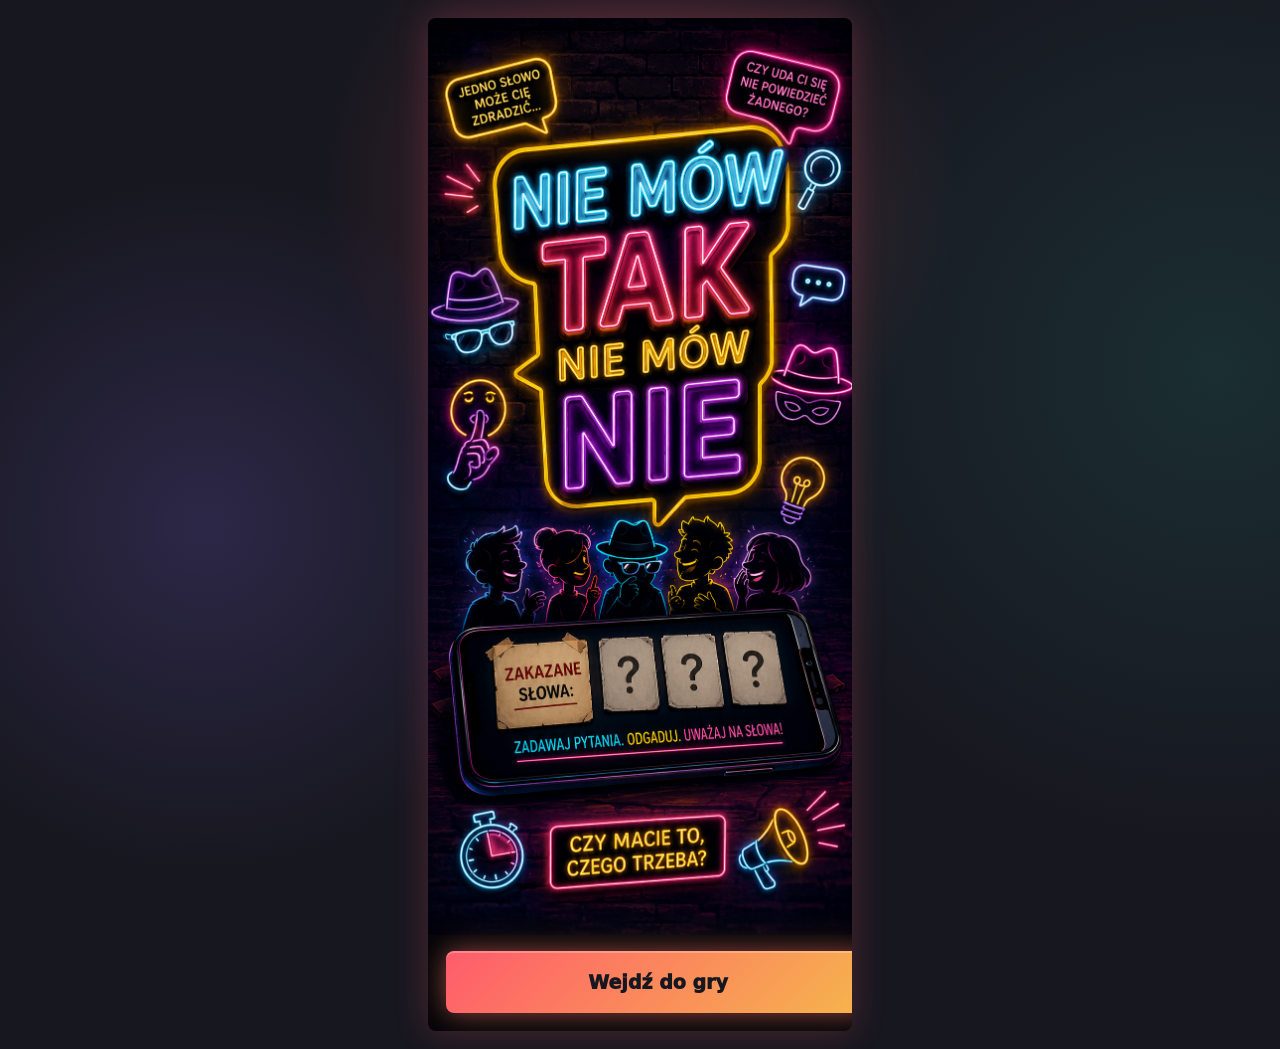
==== index.html @ 1e921252 "Add files via upload" ====
<!doctype html>
<html lang="pl">
  <head>
    <meta charset="UTF-8" />
    <meta name="viewport" content="width=device-width, initial-scale=1, viewport-fit=cover" />
    <meta name="theme-color" content="#17171f" />
    <meta name="description" content="Imprezowa gra PWA: Nie mów TAK, Nie mów NIE." />
    <link rel="manifest" href="./manifest.webmanifest?v=33" />
    <link rel="icon" href="./icon-192.png" type="image/png" />
    <link rel="apple-touch-icon" href="./icon-192.png" />
    <link rel="stylesheet" href="./styles.css?v=33" />
    <title>Nie mów TAK, Nie mów NIE</title>
  </head>
  <body>
    <main class="app-shell">
      <section class="title-screen" id="titleScreen" aria-label="Strona tytułowa">
        <img src="./title-screen.png" alt="Nie mów TAK, Nie mów NIE" />
        <button class="title-start primary-action" id="enterSetup" type="button">Wejdź do gry</button>
      </section>

      <section class="setup-screen is-hidden" id="setupScreen" aria-labelledby="setupTitle">
        <div class="brand-row">
          <h1 id="setupTitle" class="game-title">
            <span class="title-line">Nie mów <strong>TAK</strong>,</span>
            <span class="title-line">Nie mów <em>NIE</em></span>
          </h1>
        </div>

        <form class="player-form" id="playerForm">
          <label for="playerName">Dodaj gracza</label>
          <div class="input-row">
            <input id="playerName" name="playerName" type="text" autocomplete="off" maxlength="16" placeholder="Imię gracza" />
            <button type="submit">Dodaj</button>
          </div>
        </form>

        <div class="player-list" id="setupPlayers" aria-live="polite"></div>

        <div class="settings-grid" aria-label="Ustawienia gry">
          <label class="toggle-row">
            <span>Tryb Pojedynek 1 na 1</span>
            <input id="duelMode" type="checkbox" />
          </label>
          <label class="toggle-row">
            <span>Usuń gracza z koła po losowaniu</span>
            <input id="removeAfterSpin" type="checkbox" />
          </label>
          <label class="toggle-row">
            <span>Wolny los dla ostatniego gracza</span>
            <input id="freePassLast" type="checkbox" checked />
          </label>
          <label class="select-row">
            <span>Czas odpowiedzi</span>
            <select id="roundTime">
              <option value="5">5 s</option>
              <option value="10">10 s</option>
              <option value="15">15 s</option>
              <option value="20">20 s</option>
              <option value="30" selected>30 s</option>
            </select>
          </label>
        </div>

        <button class="primary-action" id="startGame" type="button">Start gry</button>

        <div class="setup-buttons" aria-label="Skróty i instalacja">
          <button type="button" data-panel="rules">Instrukcja</button>
          <button type="button" data-panel="iphone">iPhone</button>
          <button id="installAndroid" type="button">Android</button>
          <a class="spy-game-button" href="https://lukaszwmalinowski-crypto.github.io/graszpieg/" aria-label="Zagraj w Szpiega">
            <img src="./spy-button-transparent.png" alt="Zagraj w Szpiega" />
          </a>
        </div>

        <section class="setup-info is-hidden" id="setupInfo" aria-live="polite">
          <h2>Instrukcja</h2>
          <ol>
            <li>Dodaj graczy i ustaw czas odpowiedzi.</li>
            <li>Kręć kołem, żeby wylosować osobę.</li>
            <li>Gracz odpowiada bez słów TAK i NIE.</li>
            <li>Dał radę oraz wolny los przesuwają pionek o 1 pole.</li>
            <li>Tryb Pojedynek działa tylko dla 2 graczy: każdy ma po jednej turze w rundzie.</li>
            <li>Pierwsza osoba na polu 10 wygrywa.</li>
          </ol>
        </section>

        <footer class="setup-meta">
          <span>Wersja 0.2.2 · aktualizacja 2026-06-29</span>
        </footer>
      </section>

      <section class="game-screen is-hidden" id="gameScreen" aria-labelledby="gameTitle">
        <header class="game-header">
          <button class="icon-button" id="backToSetup" type="button" aria-label="Wroc do ustawien">
            <svg viewBox="0 0 24 24" aria-hidden="true">
              <path d="M15 18l-6-6 6-6" />
            </svg>
          </button>
          <div class="game-title-wrap">
            <h2 id="gameTitle" class="game-title">
              <span class="title-line">Nie mów <strong>TAK</strong>,</span>
              <span class="title-line">Nie mów <em>NIE</em></span>
            </h2>
            <p id="roundInfo">Runda 1</p>
          </div>
          <button class="icon-button" id="resetGame" type="button" aria-label="Resetuj gre">
            <svg viewBox="0 0 24 24" aria-hidden="true">
              <path d="M4 4v6h6" />
              <path d="M20 20v-6h-6" />
              <path d="M20 9a8 8 0 0 0-13.5-4.8L4 6.5" />
              <path d="M4 15a8 8 0 0 0 13.5 4.8L20 17.5" />
            </svg>
          </button>
        </header>

        <section class="wheel-panel" aria-label="Losowanie gracza">
          <div class="wheel-wrap">
            <canvas id="playerWheel" width="320" height="320" aria-label="Kolo losowania gracza"></canvas>
            <div class="wheel-pointer" aria-hidden="true"></div>
            <button class="spin-button" id="spinButton" type="button">Kręć</button>
            <div class="wheel-badge" id="wheelBadge">Gra: ?</div>
          </div>
        </section>

        <section class="turn-panel" aria-live="polite">
          <div class="turn-topline">
            <span id="activePlayer">Gra: losuj gracza</span>
            <span class="timer" id="timer">30</span>
          </div>
          <article class="question-card" id="questionCard">
            <p id="questionText">Kliknij Kręć, żeby wylosować osobę i pierwsze pytanie.</p>
          </article>
          <div class="current-score" id="currentScore" aria-label="Wynik bieżącego gracza">
            <div class="score-label">Wynik bieżącego gracza</div>
            <span class="score-ok"><i aria-hidden="true">✓</i><strong>0</strong></span>
            <span class="score-fail"><i aria-hidden="true">×</i><strong>0</strong></span>
            <div class="score-bar" aria-hidden="true"><span></span></div>
          </div>
          <div class="actions">
            <button id="successButton" type="button" disabled><span aria-hidden="true">✓</span>Dał radę</button>
            <button id="failButton" type="button" disabled><span aria-hidden="true">×</span>Wpadka</button>
            <button id="skipButton" type="button" disabled><span aria-hidden="true">▶</span>Pomiń</button>
          </div>
        </section>

        <footer class="game-footer">
          <span>Gra dla wszystkich</span>
          <span id="playersCount">4 graczy</span>
        </footer>
      </section>

      <section class="board-screen is-hidden" id="boardScreen" aria-labelledby="boardTitle">
        <div class="board-card">
          <h2 id="boardTitle">Plansza rund</h2>
          <p id="boardSubtitle">Runda zakończona. Przesuwacie pionek dalej.</p>
          <div class="board-path" id="boardPath" aria-label="Postęp rund"></div>
          <div class="board-scores" id="boardScores"></div>
          <button class="primary-action" id="continueRound" type="button">Następna runda</button>
        </div>
      </section>
    </main>

    <script src="./app.js?v=33" type="module"></script>
  </body>
</html>
---- styles.css ----
:root {
  color-scheme: dark;
  --bg: #17171f;
  --panel: #22222d;
  --panel-2: #2c2b37;
  --text: #fff7ec;
  --muted: #b8b0c5;
  --line: rgba(255, 255, 255, 0.12);
  --coral: #ff5c6c;
  --teal: #33d4bd;
  --amber: #f6b64c;
  --violet: #8e72ff;
  --green: #71df8a;
  --shadow: 0 20px 60px rgba(0, 0, 0, 0.32);
}

* {
  box-sizing: border-box;
}

html,
body {
  min-height: 100%;
}

body {
  margin: 0;
  background:
    radial-gradient(circle at 50% 18%, rgba(255, 92, 108, 0.22), transparent 20rem),
    radial-gradient(circle at 16% 50%, rgba(142, 114, 255, 0.18), transparent 22rem),
    radial-gradient(circle at 95% 35%, rgba(51, 212, 189, 0.12), transparent 30rem),
    var(--bg);
  color: var(--text);
  font-family: Inter, ui-sans-serif, system-ui, -apple-system, BlinkMacSystemFont, "Segoe UI", sans-serif;
}

button,
input,
select {
  font: inherit;
}

button {
  border: 0;
  cursor: pointer;
}

button:disabled {
  cursor: not-allowed;
  opacity: 0.48;
}

.app-shell {
  width: min(100%, 460px);
  min-height: 100svh;
  margin: 0 auto;
  padding: 18px;
}

.setup-screen,
.game-screen,
.title-screen,
.board-screen {
  min-height: calc(100svh - 36px);
}

.is-hidden {
  display: none;
}

.brand-row {
  position: relative;
  margin: 18px 0 26px;
  text-align: center;
}

.title-screen {
  position: relative;
  display: block;
  overflow: hidden;
  border-radius: 8px;
  background: #05050a;
  box-shadow:
    0 0 34px rgba(255, 92, 108, 0.24),
    inset 0 1px 0 rgba(255, 255, 255, 0.08);
}

.title-screen.is-hidden {
  display: none;
}

.title-screen img {
  display: block;
  width: 100%;
  height: auto;
}

.title-start {
  width: calc(100% - 36px);
  margin: 16px 18px 18px;
}

h1,
h2,
p {
  margin: 0;
}

h1 {
  font-size: 34px;
  line-height: 0.98;
  letter-spacing: 0;
}

h2 {
  font-size: 18px;
  line-height: 1.1;
  letter-spacing: 0;
}

.game-title-wrap {
  position: relative;
}

.game-title {
  color: var(--text);
  font-size: clamp(36px, 9.4vw, 50px);
  font-weight: 950;
  line-height: 0.92;
  text-align: center;
  text-shadow:
    0 4px 0 rgba(0, 0, 0, 0.34),
    0 12px 22px rgba(0, 0, 0, 0.46);
}

.title-line {
  display: block;
  white-space: nowrap;
}

.game-title strong,
.game-title em {
  display: inline-block;
  font-style: normal;
  font-size: 1.12em;
  letter-spacing: 0;
  transform: rotate(-2deg);
}

.game-title strong {
  color: var(--teal);
  text-shadow:
    0 4px 0 rgba(0, 0, 0, 0.28),
    0 0 18px rgba(51, 212, 189, 0.42);
}

.game-title em {
  color: var(--coral);
  text-shadow:
    0 4px 0 rgba(0, 0, 0, 0.28),
    0 0 18px rgba(255, 92, 108, 0.45);
}

.brand-row::after,
.game-title-wrap::after {
  content: "";
  display: block;
  width: min(180px, 58%);
  height: 4px;
  margin: 8px auto 0;
  border-radius: 999px;
  background: linear-gradient(90deg, transparent, var(--coral), transparent);
  box-shadow: 0 0 12px rgba(255, 92, 108, 0.52);
}

.brand-row p,
.game-header p {
  color: var(--muted);
  margin-top: 8px;
  font-size: 14px;
  line-height: 1.35;
}

.brand-row p {
  max-width: 340px;
  margin-right: auto;
  margin-left: auto;
  font-weight: 800;
}

.game-header p {
  text-align: center;
}

.player-form,
.settings-grid,
.turn-panel,
.wheel-panel {
  background: rgba(34, 34, 45, 0.92);
  border: 1px solid var(--line);
  border-radius: 8px;
  box-shadow: var(--shadow);
}

.player-form {
  border-color: rgba(51, 212, 189, 0.28);
  background:
    linear-gradient(180deg, rgba(255, 255, 255, 0.08), transparent),
    rgba(20, 21, 29, 0.94);
  padding: 16px;
}

.player-form label,
.settings-grid span {
  display: block;
  color: var(--muted);
  font-size: 13px;
  font-weight: 750;
  margin-bottom: 8px;
}

.input-row {
  display: grid;
  grid-template-columns: 1fr auto;
  gap: 8px;
}

input,
select {
  min-width: 0;
  border: 1px solid var(--line);
  border-radius: 8px;
  background: #16161e;
  color: var(--text);
  padding: 13px 12px;
  outline: none;
}

input:focus,
select:focus {
  border-color: var(--teal);
  box-shadow: 0 0 0 3px rgba(51, 212, 189, 0.18);
}

.input-row button,
.primary-action,
.spin-button {
  border-radius: 8px;
  background: var(--teal);
  color: #081817;
  font-weight: 900;
  padding: 13px 16px;
}

.player-list {
  display: flex;
  flex-wrap: wrap;
  gap: 8px;
  min-height: 44px;
  margin: 14px 0;
}

.player-chip {
  display: inline-flex;
  align-items: center;
  gap: 8px;
  border: 1px solid var(--line);
  border-radius: 999px;
  background: rgba(255, 255, 255, 0.06);
  padding: 8px 10px 8px 12px;
  color: var(--text);
  font-size: 14px;
  font-weight: 800;
}

.player-chip button {
  display: grid;
  width: 22px;
  height: 22px;
  place-items: center;
  border-radius: 50%;
  background: rgba(255, 255, 255, 0.12);
  color: var(--text);
  font-weight: 900;
}

.settings-grid {
  display: grid;
  gap: 12px;
  border-color: rgba(255, 92, 108, 0.32);
  background:
    radial-gradient(circle at 18% 12%, rgba(255, 92, 108, 0.18), transparent 14rem),
    rgba(20, 21, 29, 0.94);
  padding: 14px 16px;
}

.toggle-row,
.select-row {
  display: grid;
  grid-template-columns: 1fr auto;
  gap: 14px;
  align-items: center;
  min-height: 54px;
  border: 1px solid rgba(255, 255, 255, 0.09);
  border-radius: 8px;
  background: rgba(255, 255, 255, 0.045);
  padding: 10px 12px;
}

.toggle-row span,
.select-row span {
  margin: 0;
}

input[type="checkbox"] {
  position: relative;
  width: 52px;
  height: 30px;
  appearance: none;
  border: 1px solid rgba(255, 255, 255, 0.14);
  border-radius: 999px;
  background: #16161e;
  padding: 0;
  transition: background 0.2s ease, box-shadow 0.2s ease;
}

input[type="checkbox"]::after {
  content: "";
  position: absolute;
  top: 4px;
  left: 4px;
  width: 20px;
  height: 20px;
  border-radius: 50%;
  background: var(--muted);
  transition: transform 0.2s ease, background 0.2s ease;
}

input[type="checkbox"]:checked {
  background: rgba(51, 212, 189, 0.24);
  box-shadow: 0 0 16px rgba(51, 212, 189, 0.32);
}

input[type="checkbox"]:checked::after {
  transform: translateX(22px);
  background: var(--teal);
}

.primary-action {
  position: relative;
  overflow: hidden;
  width: 100%;
  min-height: 62px;
  margin-top: 16px;
  background: linear-gradient(135deg, var(--coral), var(--amber));
  box-shadow:
    0 0 22px rgba(255, 92, 108, 0.42),
    0 0 42px rgba(246, 182, 76, 0.22),
    inset 0 2px 0 rgba(255, 255, 255, 0.24);
  color: #17171f;
  font-size: 19px;
  font-weight: 950;
  isolation: isolate;
  animation: neonPulse 2.2s ease-in-out infinite;
}

.primary-action::before {
  content: "";
  position: absolute;
  inset: -40% auto -40% -45%;
  z-index: -1;
  width: 42%;
  transform: skewX(-18deg);
  background: linear-gradient(90deg, transparent, rgba(255, 255, 255, 0.72), transparent);
  filter: blur(1px);
  animation: actionShine 2.8s ease-in-out infinite;
}

.primary-action:active {
  transform: translateY(1px) scale(0.99);
}

@keyframes neonPulse {
  0%,
  100% {
    box-shadow:
      0 0 18px rgba(255, 92, 108, 0.38),
      0 0 34px rgba(246, 182, 76, 0.2),
      inset 0 2px 0 rgba(255, 255, 255, 0.24);
  }
  50% {
    box-shadow:
      0 0 30px rgba(255, 92, 108, 0.74),
      0 0 58px rgba(246, 182, 76, 0.42),
      inset 0 2px 0 rgba(255, 255, 255, 0.34);
  }
}

@keyframes actionShine {
  0% {
    left: -55%;
    opacity: 0;
  }
  18% {
    opacity: 0.85;
  }
  44% {
    left: 116%;
    opacity: 0;
  }
  100% {
    left: 116%;
    opacity: 0;
  }
}

.game-header {
  display: grid;
  grid-template-columns: 44px 1fr 44px;
  gap: 10px;
  align-items: start;
  margin: 8px 0 0;
}

.icon-button {
  display: grid;
  width: 44px;
  height: 44px;
  place-items: center;
  border: 1px solid var(--line);
  border-radius: 8px;
  background: rgba(255, 255, 255, 0.06);
  color: var(--text);
}

.icon-button svg {
  width: 22px;
  height: 22px;
  fill: none;
  stroke: currentColor;
  stroke-linecap: round;
  stroke-linejoin: round;
  stroke-width: 2.2;
}

.score-strip {
  display: grid;
  grid-auto-flow: column;
  grid-auto-columns: minmax(88px, 1fr);
  gap: 8px;
  overflow-x: auto;
  padding-bottom: 8px;
  scrollbar-width: none;
}

.score-strip::-webkit-scrollbar {
  display: none;
}

.score-pill {
  min-height: 54px;
  border: 1px solid var(--line);
  border-radius: 8px;
  background: rgba(255, 255, 255, 0.06);
  padding: 9px;
}

.score-pill strong {
  display: block;
  overflow: hidden;
  color: var(--text);
  font-size: 13px;
  text-overflow: ellipsis;
  white-space: nowrap;
}

.score-pill span {
  color: var(--muted);
  font-size: 12px;
  font-weight: 800;
}

.wheel-panel {
  display: grid;
  justify-items: center;
  padding: 0;
  background: transparent;
  border: 0;
  box-shadow: none;
}

.wheel-wrap {
  position: relative;
  width: min(92vw, 430px);
  aspect-ratio: 1;
}

canvas {
  display: block;
  width: 100%;
  height: 100%;
  filter:
    drop-shadow(0 0 18px rgba(255, 92, 108, 0.26))
    drop-shadow(0 18px 34px rgba(0, 0, 0, 0.42));
  transition: transform 4s cubic-bezier(0.13, 0.78, 0.12, 1);
}

.wheel-pointer {
  position: absolute;
  top: -4px;
  left: 50%;
  width: 0;
  height: 0;
  transform: translateX(-50%);
  border-right: 14px solid transparent;
  border-left: 14px solid transparent;
  border-top: 32px solid var(--coral);
  filter: drop-shadow(0 0 12px rgba(255, 92, 108, 0.8));
}

.wheel-badge {
  position: absolute;
  right: 50%;
  bottom: 2px;
  min-width: 132px;
  transform: translateX(50%);
  border: 1px solid rgba(255, 255, 255, 0.18);
  border-radius: 999px;
  background: rgba(23, 23, 31, 0.92);
  box-shadow: 0 0 20px rgba(0, 0, 0, 0.36);
  color: var(--text);
  padding: 10px 16px;
  text-align: center;
  font-size: 17px;
  font-weight: 950;
}

.wheel-badge strong {
  color: var(--coral);
}

.spin-button {
  position: absolute;
  top: 50%;
  left: 50%;
  z-index: 2;
  display: grid;
  width: 100px;
  height: 100px;
  min-width: 0;
  place-items: center;
  transform: translate(-50%, -50%);
  border: 4px solid var(--coral);
  border-radius: 50%;
  background: #17171f;
  color: var(--coral);
  box-shadow:
    0 0 22px rgba(255, 92, 108, 0.6),
    inset 0 0 16px rgba(255, 92, 108, 0.08);
  font-size: 25px;
  text-shadow: none;
}

.turn-panel {
  position: relative;
  margin-top: 48px;
  padding: 0 0 10px;
  background: transparent;
  border: 0;
  box-shadow: none;
}

.turn-topline {
  display: block;
  margin: 0;
}

#activePlayer {
  display: none;
  overflow: hidden;
  color: var(--teal);
  font-size: 18px;
  font-weight: 950;
  text-overflow: ellipsis;
  white-space: nowrap;
}

.timer {
  position: absolute;
  z-index: 2;
  top: -34px;
  left: 50%;
  display: grid;
  width: 72px;
  height: 72px;
  place-items: center;
  transform: translateX(-50%);
  border: 8px solid var(--coral);
  border-radius: 50%;
  background: #15151d;
  color: var(--text);
  box-shadow: 0 0 22px rgba(255, 92, 108, 0.54);
  font-size: 31px;
  font-weight: 950;
}

.timer.is-low {
  color: var(--coral);
}

.question-card {
  display: grid;
  min-height: 210px;
  place-items: center;
  border: 4px solid var(--coral);
  border-radius: 8px;
  background:
    radial-gradient(circle at 20% 20%, rgba(255, 92, 108, 0.18), transparent 15rem),
    radial-gradient(circle at 85% 80%, rgba(142, 114, 255, 0.12), transparent 14rem),
    #191923;
  box-shadow:
    0 0 26px rgba(255, 92, 108, 0.38),
    inset 0 0 32px rgba(255, 92, 108, 0.05),
    inset 0 1px 0 rgba(255, 255, 255, 0.12);
  color: var(--text);
  padding: 52px 24px 28px;
}

.question-card p {
  font-size: 30px;
  font-weight: 950;
  line-height: 1.12;
  text-align: center;
}

.current-score {
  display: grid;
  grid-template-columns: 1fr 1fr;
  gap: 0;
  position: relative;
  margin-top: 26px;
  border: 2px solid rgba(255, 255, 255, 0.13);
  border-radius: 8px;
  background:
    linear-gradient(180deg, rgba(255, 255, 255, 0.08), transparent),
    rgba(20, 21, 29, 0.9);
  box-shadow:
    0 12px 28px rgba(0, 0, 0, 0.28),
    inset 0 0 24px rgba(255, 255, 255, 0.03);
  overflow: hidden;
  padding-top: 34px;
}

.current-score span {
  display: flex;
  min-height: 62px;
  align-items: center;
  justify-content: center;
  gap: 18px;
  background: transparent;
  color: var(--text);
  font-size: 15px;
  font-weight: 850;
  text-transform: uppercase;
}

.score-label {
  position: absolute;
  top: 12px;
  left: 0;
  right: 0;
  color: rgba(255, 247, 236, 0.56);
  font-size: 13px;
  font-weight: 950;
  letter-spacing: 1.8px;
  text-align: center;
  text-transform: uppercase;
}

.current-score i {
  display: grid;
  width: 45px;
  height: 45px;
  place-items: center;
  border: 4px solid currentColor;
  border-radius: 50%;
  font-size: 31px;
  font-style: normal;
  line-height: 1;
  text-shadow: 0 0 14px currentColor;
}

.score-ok {
  border-right: 1px solid rgba(255, 255, 255, 0.11);
  color: var(--teal);
}

.score-fail {
  color: var(--coral);
}

.current-score strong {
  display: block;
  color: currentColor;
  font-size: 42px;
  line-height: 1;
  text-shadow: 0 0 14px currentColor;
}

.score-bar {
  grid-column: 1 / -1;
  height: 8px;
  margin: 7px 16px 14px;
  overflow: hidden;
  border-radius: 999px;
  background: var(--coral);
}

.score-bar span {
  display: block;
  width: 50%;
  height: 100%;
  border-radius: inherit;
  background: var(--teal);
}

.actions {
  display: grid;
  grid-template-columns: 1fr 1fr 1fr;
  gap: 14px;
  margin-top: 24px;
}

.actions button {
  display: inline-flex;
  min-height: 78px;
  align-items: center;
  justify-content: center;
  gap: 12px;
  border-radius: 8px;
  color: #16161e;
  font-size: 18px;
  font-weight: 950;
  box-shadow:
    0 12px 28px rgba(0, 0, 0, 0.26),
    inset 0 2px 0 rgba(255, 255, 255, 0.22),
    inset 0 -3px 0 rgba(0, 0, 0, 0.14);
}

.actions button span {
  font-size: 38px;
  line-height: 1;
}

.game-footer {
  display: flex;
  justify-content: space-between;
  gap: 12px;
  margin-top: 12px;
  border-radius: 8px 8px 0 0;
  background: rgba(34, 34, 45, 0.82);
  color: var(--muted);
  padding: 16px;
  font-size: 14px;
  font-weight: 850;
}

.setup-info,
.setup-meta {
  border: 1px solid rgba(255, 255, 255, 0.11);
  border-radius: 8px;
  background:
    linear-gradient(180deg, rgba(255, 255, 255, 0.07), transparent),
    rgba(20, 21, 29, 0.86);
  box-shadow:
    0 12px 28px rgba(0, 0, 0, 0.24),
    inset 0 1px 0 rgba(255, 255, 255, 0.08);
  margin-top: 16px;
  padding: 16px;
}

.setup-buttons {
  display: grid;
  grid-template-columns: repeat(3, minmax(0, 1fr));
  gap: 10px;
  margin-top: 16px;
}

.setup-buttons button,
.setup-buttons a {
  display: grid;
  min-height: 54px;
  place-items: center;
  border: 1px solid rgba(255, 255, 255, 0.12);
  border-radius: 8px;
  background:
    linear-gradient(180deg, rgba(255, 255, 255, 0.08), transparent),
    rgba(20, 21, 29, 0.92);
  color: var(--text);
  font-size: 15px;
  font-weight: 950;
  text-align: center;
  text-decoration: none;
  box-shadow:
    0 10px 22px rgba(0, 0, 0, 0.22),
    inset 0 1px 0 rgba(255, 255, 255, 0.09);
}

.setup-buttons button:nth-child(1) {
  border-color: rgba(255, 92, 108, 0.42);
  box-shadow: 0 0 18px rgba(255, 92, 108, 0.16);
}

.setup-buttons button:nth-child(2),
.setup-buttons button:nth-child(3) {
  border-color: rgba(51, 212, 189, 0.42);
  box-shadow: 0 0 18px rgba(51, 212, 189, 0.14);
}

.setup-buttons button:disabled {
  opacity: 0.64;
}

.setup-buttons .spy-game-button {
  grid-column: 1 / -1;
  display: block;
  min-height: 0;
  overflow: hidden;
  padding: 0;
  border: 0;
  background: transparent;
  box-shadow: none;
}

.setup-buttons .spy-game-button img {
  display: block;
  width: 100%;
  height: auto;
  filter:
    drop-shadow(0 0 14px rgba(246, 182, 76, 0.18))
    drop-shadow(0 14px 22px rgba(0, 0, 0, 0.34));
}

.setup-info h2 {
  color: var(--text);
  font-size: 19px;
  font-weight: 950;
}

.setup-info ol {
  margin: 12px 0 0;
  padding-left: 20px;
  color: var(--muted);
  font-size: 14px;
  font-weight: 800;
  line-height: 1.5;
}

.setup-meta {
  display: flex;
  justify-content: space-between;
  gap: 12px;
  color: var(--muted);
  font-size: 13px;
  font-weight: 850;
}

.setup-meta a {
  color: var(--teal);
  font-weight: 950;
  text-decoration: none;
  text-shadow: 0 0 10px rgba(51, 212, 189, 0.42);
}

.board-screen {
  display: grid;
  align-items: center;
}

.board-screen.is-hidden {
  display: none;
}

.board-card {
  border: 2px solid rgba(255, 92, 108, 0.55);
  border-radius: 8px;
  background:
    radial-gradient(circle at 22% 16%, rgba(255, 92, 108, 0.2), transparent 17rem),
    radial-gradient(circle at 80% 60%, rgba(51, 212, 189, 0.13), transparent 16rem),
    rgba(20, 21, 29, 0.95);
  box-shadow:
    0 0 34px rgba(255, 92, 108, 0.26),
    inset 0 1px 0 rgba(255, 255, 255, 0.12);
  padding: 22px;
}

.board-card h2 {
  color: var(--text);
  font-size: 42px;
  font-weight: 950;
  line-height: 1;
  text-align: center;
  text-shadow: 0 5px 16px rgba(0, 0, 0, 0.5);
}

.board-card p {
  margin-top: 10px;
  color: var(--muted);
  font-size: 15px;
  font-weight: 800;
  line-height: 1.35;
  text-align: center;
}

.board-path {
  display: grid;
  gap: 14px;
  margin-top: 22px;
}

.player-track {
  border: 1px solid rgba(255, 255, 255, 0.12);
  border-radius: 8px;
  background:
    linear-gradient(180deg, rgba(255, 255, 255, 0.08), transparent),
    rgba(255, 255, 255, 0.05);
  padding: 12px;
  box-shadow:
    0 10px 24px rgba(0, 0, 0, 0.24),
    inset 0 1px 0 rgba(255, 255, 255, 0.08);
}

.track-head {
  display: flex;
  align-items: center;
  justify-content: space-between;
  gap: 12px;
  margin-bottom: 10px;
}

.track-head strong {
  color: var(--text);
  font-size: 16px;
  font-weight: 950;
}

.track-head span {
  color: var(--teal);
  font-size: 15px;
  font-weight: 950;
  text-shadow: 0 0 12px rgba(51, 212, 189, 0.5);
}

.track-cells {
  display: grid;
  grid-template-columns: repeat(11, minmax(0, 1fr));
  gap: 4px;
}

.track-cell {
  display: grid;
  min-height: 30px;
  place-items: center;
  border: 1px solid rgba(255, 255, 255, 0.12);
  border-radius: 6px;
  background: rgba(23, 23, 31, 0.76);
  color: rgba(255, 247, 236, 0.54);
  font-size: 10px;
  font-weight: 950;
  line-height: 1;
}

.track-cell.is-done {
  border-color: color-mix(in srgb, var(--track-color), white 18%);
  background: color-mix(in srgb, var(--track-color), #17171f 28%);
  color: #fff7ec;
}

.track-cell.is-current {
  border-color: var(--coral);
  background: var(--coral);
  color: var(--text);
  box-shadow: 0 0 16px rgba(255, 92, 108, 0.7);
  transform: translateY(-3px);
}

.board-scores {
  display: grid;
  gap: 8px;
  margin-top: 18px;
}

.board-score {
  border: 1px solid rgba(255, 255, 255, 0.11);
  border-radius: 8px;
  background: rgba(255, 255, 255, 0.06);
  padding: 12px;
}

.board-score strong,
.board-score span {
  display: block;
}

.board-score strong {
  color: var(--text);
  font-size: 16px;
  font-weight: 950;
}

.board-score span {
  margin-top: 4px;
  color: var(--muted);
  font-size: 13px;
  font-weight: 800;
}

#successButton {
  background: linear-gradient(180deg, #40e4ca, #18a995);
  color: #fff7ec;
}

#failButton {
  background: linear-gradient(180deg, #ff766d, #ef4a45);
  color: #fff7ec;
}

#skipButton {
  background: linear-gradient(180deg, #ffc942, #f2a317);
  color: var(--text);
}

@media (max-width: 360px) {
  .app-shell {
    padding: 12px;
  }

  h1 {
    font-size: 28px;
  }

  .question-card p {
    font-size: 24px;
  }

  .actions {
    grid-template-columns: 1fr;
  }

  .actions button {
    min-height: 62px;
  }
}

@media (prefers-reduced-motion: reduce) {
  *,
  *::before,
  *::after {
    scroll-behavior: auto !important;
    transition-duration: 0.01ms !important;
    animation-duration: 0.01ms !important;
    animation-iteration-count: 1 !important;
  }
}
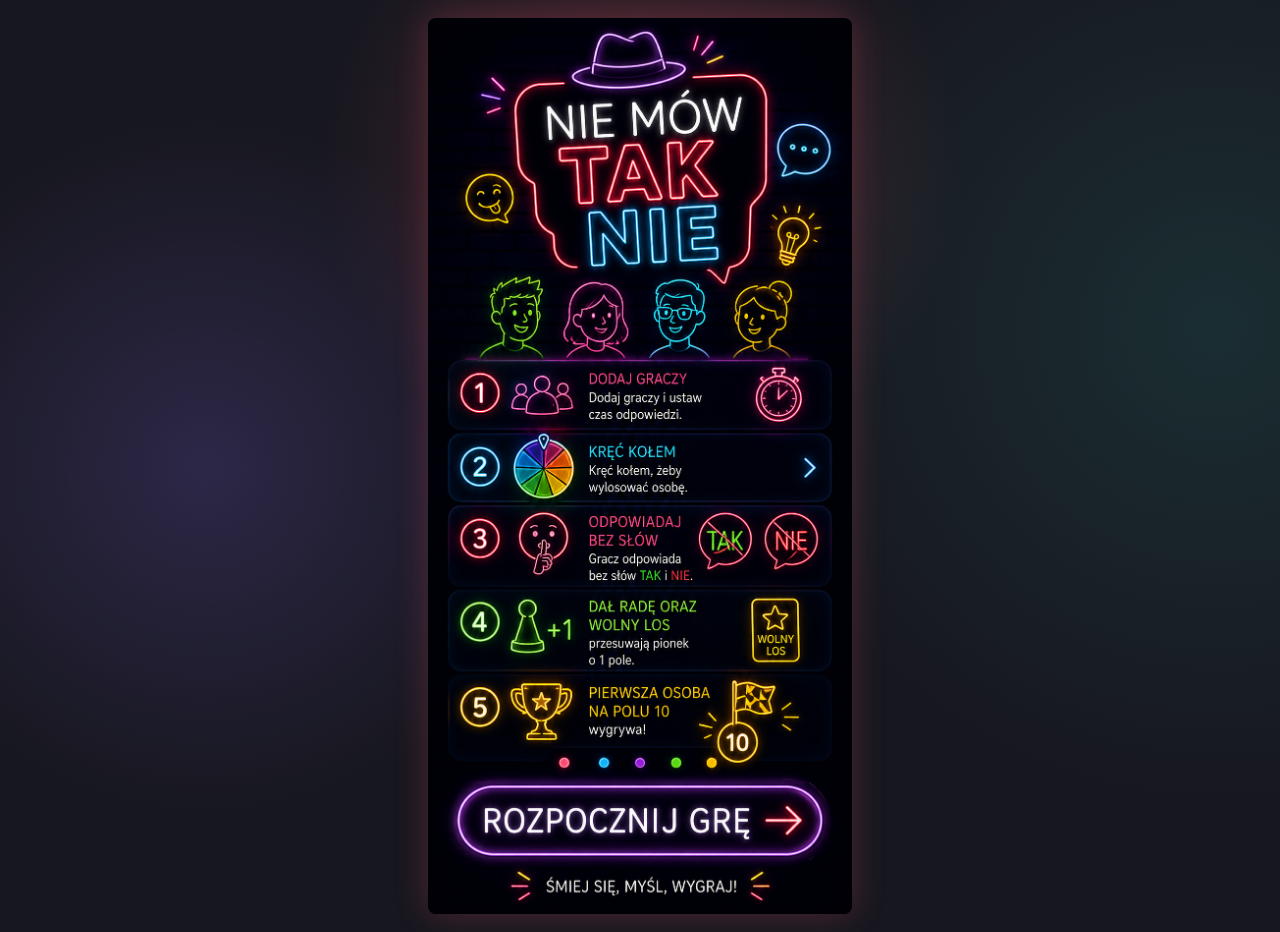
==== commit 66e15ed2: "Add files via upload" ====
--- a/index.html
+++ b/index.html
@@ -5,17 +5,17 @@
     <meta name="viewport" content="width=device-width, initial-scale=1, viewport-fit=cover" />
     <meta name="theme-color" content="#17171f" />
     <meta name="description" content="Imprezowa gra PWA: Nie mów TAK, Nie mów NIE." />
-    <link rel="manifest" href="./manifest.webmanifest?v=33" />
+    <link rel="manifest" href="./manifest.webmanifest?v=37" />
     <link rel="icon" href="./icon-192.png" type="image/png" />
     <link rel="apple-touch-icon" href="./icon-192.png" />
-    <link rel="stylesheet" href="./styles.css?v=33" />
+    <link rel="stylesheet" href="./styles.css?v=37" />
     <title>Nie mów TAK, Nie mów NIE</title>
   </head>
   <body>
     <main class="app-shell">
       <section class="title-screen" id="titleScreen" aria-label="Strona tytułowa">
-        <img src="./title-screen.png" alt="Nie mów TAK, Nie mów NIE" />
-        <button class="title-start primary-action" id="enterSetup" type="button">Wejdź do gry</button>
+        <img src="./title-screen-v37.png" alt="Nie mów TAK, Nie mów NIE" />
+        <button class="title-start" id="enterSetup" type="button">Rozpocznij grę</button>
       </section>
 
       <section class="setup-screen is-hidden" id="setupScreen" aria-labelledby="setupTitle">
@@ -160,6 +160,6 @@
       </section>
     </main>
 
-    <script src="./app.js?v=33" type="module"></script>
+    <script src="./app.js?v=37" type="module"></script>
   </body>
 </html>
--- a/styles.css
+++ b/styles.css
@@ -96,8 +96,25 @@
 }
 
 .title-start {
-  width: calc(100% - 36px);
-  margin: 16px 18px 18px;
+  position: absolute;
+  left: 7%;
+  bottom: 6.4%;
+  width: 86%;
+  height: 8.5%;
+  min-height: 0;
+  margin: 0;
+  border-radius: 999px;
+  background: transparent;
+  color: transparent;
+  font-size: 0;
+  box-shadow: none;
+  animation: none;
+  -webkit-tap-highlight-color: transparent;
+}
+
+.title-start:focus-visible {
+  outline: 3px solid rgba(246, 182, 76, 0.88);
+  outline-offset: 4px;
 }
 
 h1,
